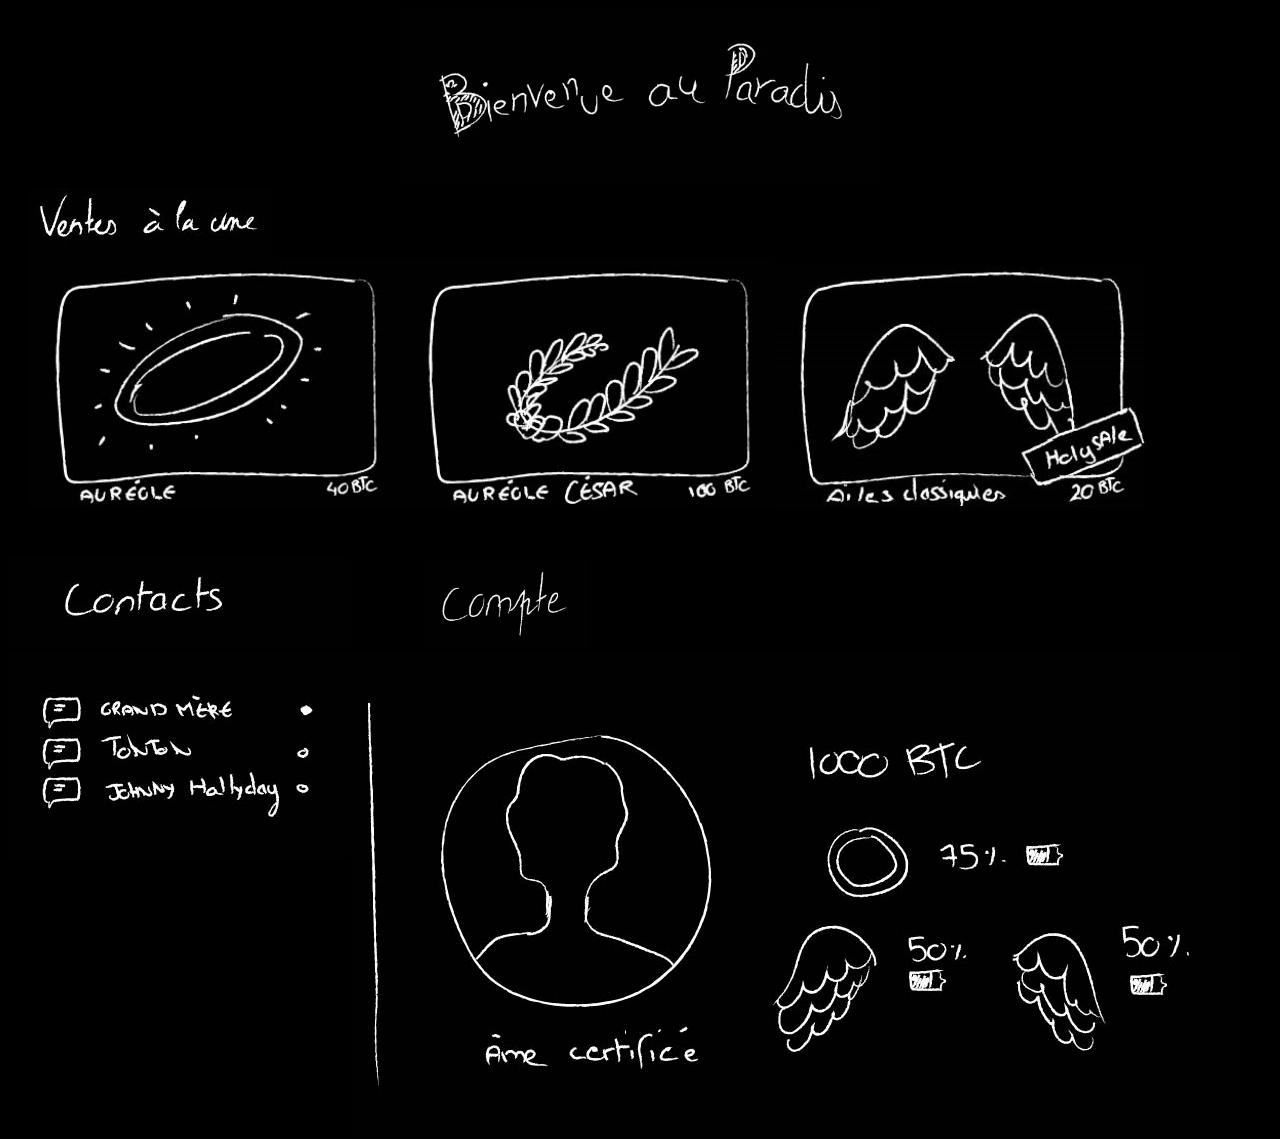
==== trois.html @ d3d4eb2a "Add files via upload" ====
<!DOCTYPE html>
<html lang="en">
<head>
    <meta charset="UTF-8">
    <meta http-equiv="X-UA-Compatible" content="IE=edge">
    <meta name="viewport" content="width=device-width, initial-scale=1.0">
    <title>Document</title>
    <link rel="stylesheet" href="index.css">
</head>
<body> 

    <img src="giphy.gif">
    <img class="achat" src="achat.jpg">
    <div class="achat">
      <img class="aur" src="aureole.jpg" >
      <img class="aur" src="aureole1.jpg" >
      <img class="aur" src="aureole2.jpg" >
    </div>


    <div class="a">
        <img src="c.jpg" >
        <img class="compte" src="compte1.jpg" alt="">
    </div>
    <img class="contacta" src="contact.jpg" >
    <img class="contacta" src="compte.jpg">
</body>
</html>
---- index.css ----
body{
    background-color: black;
    text-align: center;
}



.portaila{
    width: 40%;
    margin-top: -60px;
}

.ange{ 
    position: absolute;
    top: 300px;
    left: 0px;
    animation-name: drive;
    animation-duration: 5s;
    animation-fill-mode: both;
    animation-iteration-count: infinite;
}

@keyframes drive{
    from{transform: translateX(0px);}
    to{transform: translateX(1060px);}
}
  
.achat{
    display: flex;
}

.aur{
    width: 30%;
}
.aur:hover{
    width: 31%;
}

.achat{
    text-align: left;
    margin-left: 20px;
}

.intro{
    width: 20%;
  margin-top: 20%;
}

.contact{
    width: 30%;
    text-align: left;
}

.a{
    display: block;
    text-align: left;
   margin-top: 50px;
}

.contacta{
   float: left;
}


.compte{
    width: 13%;
    margin-left: 70px;
}
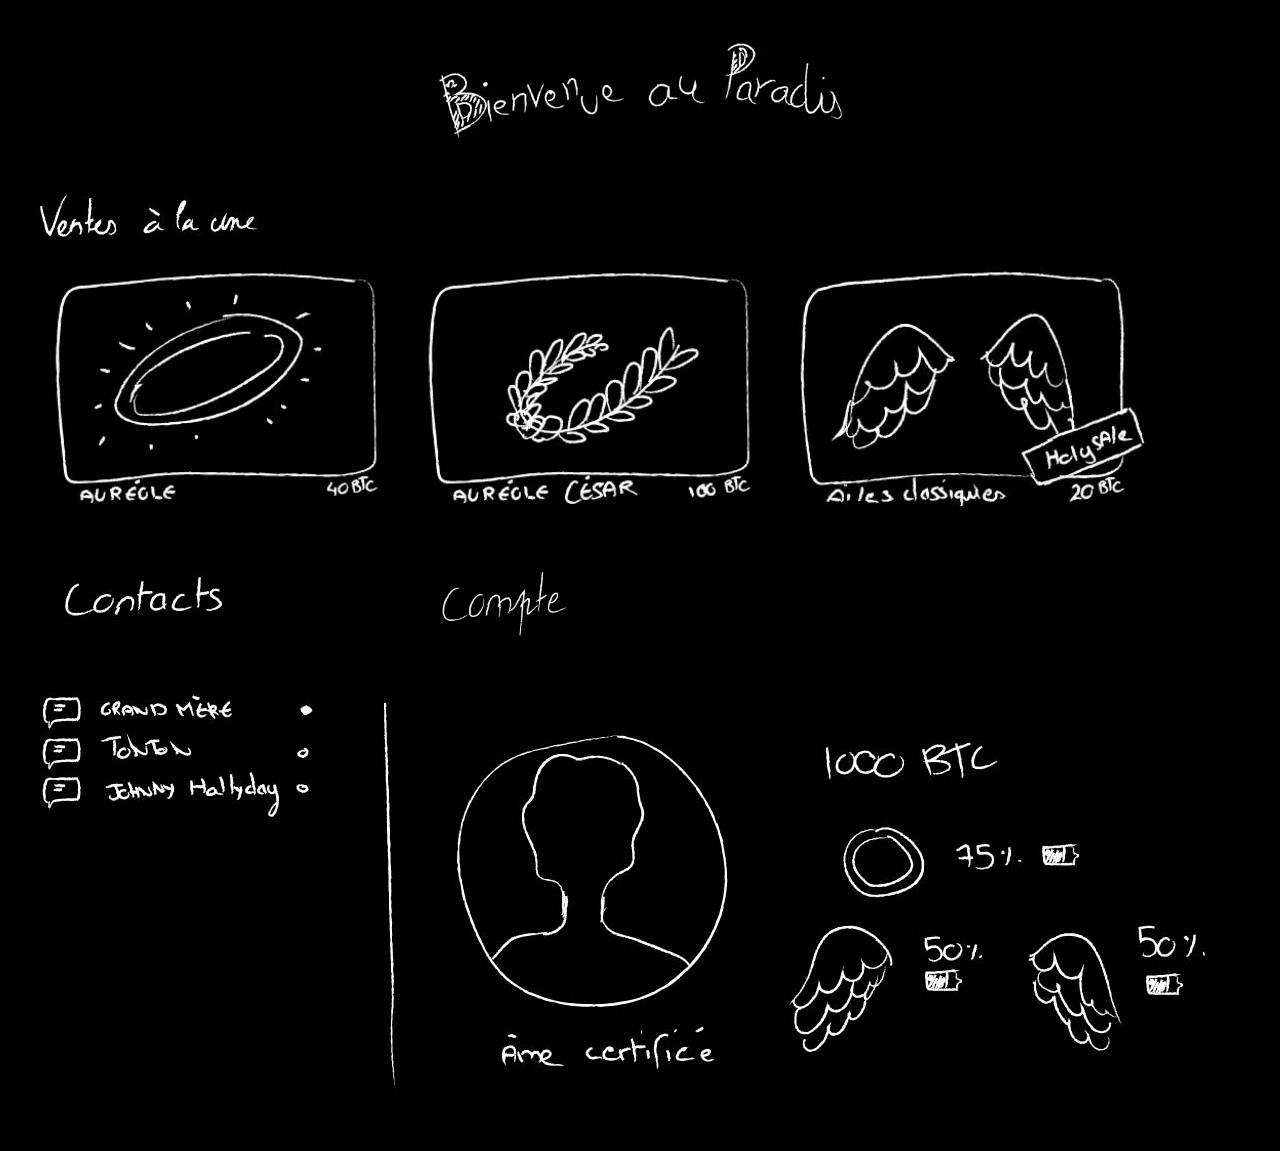
==== commit 9a37b169: "Update trois.html" ====
--- a/trois.html
+++ b/trois.html
@@ -23,6 +23,6 @@
         <img class="compte" src="compte1.jpg" alt="">
     </div>
     <img class="contacta" src="contact.jpg" >
-    <img class="contacta" src="compte.jpg">
+    <img class="c" src="compte.jpg">
 </body>
-</html>+</html>
